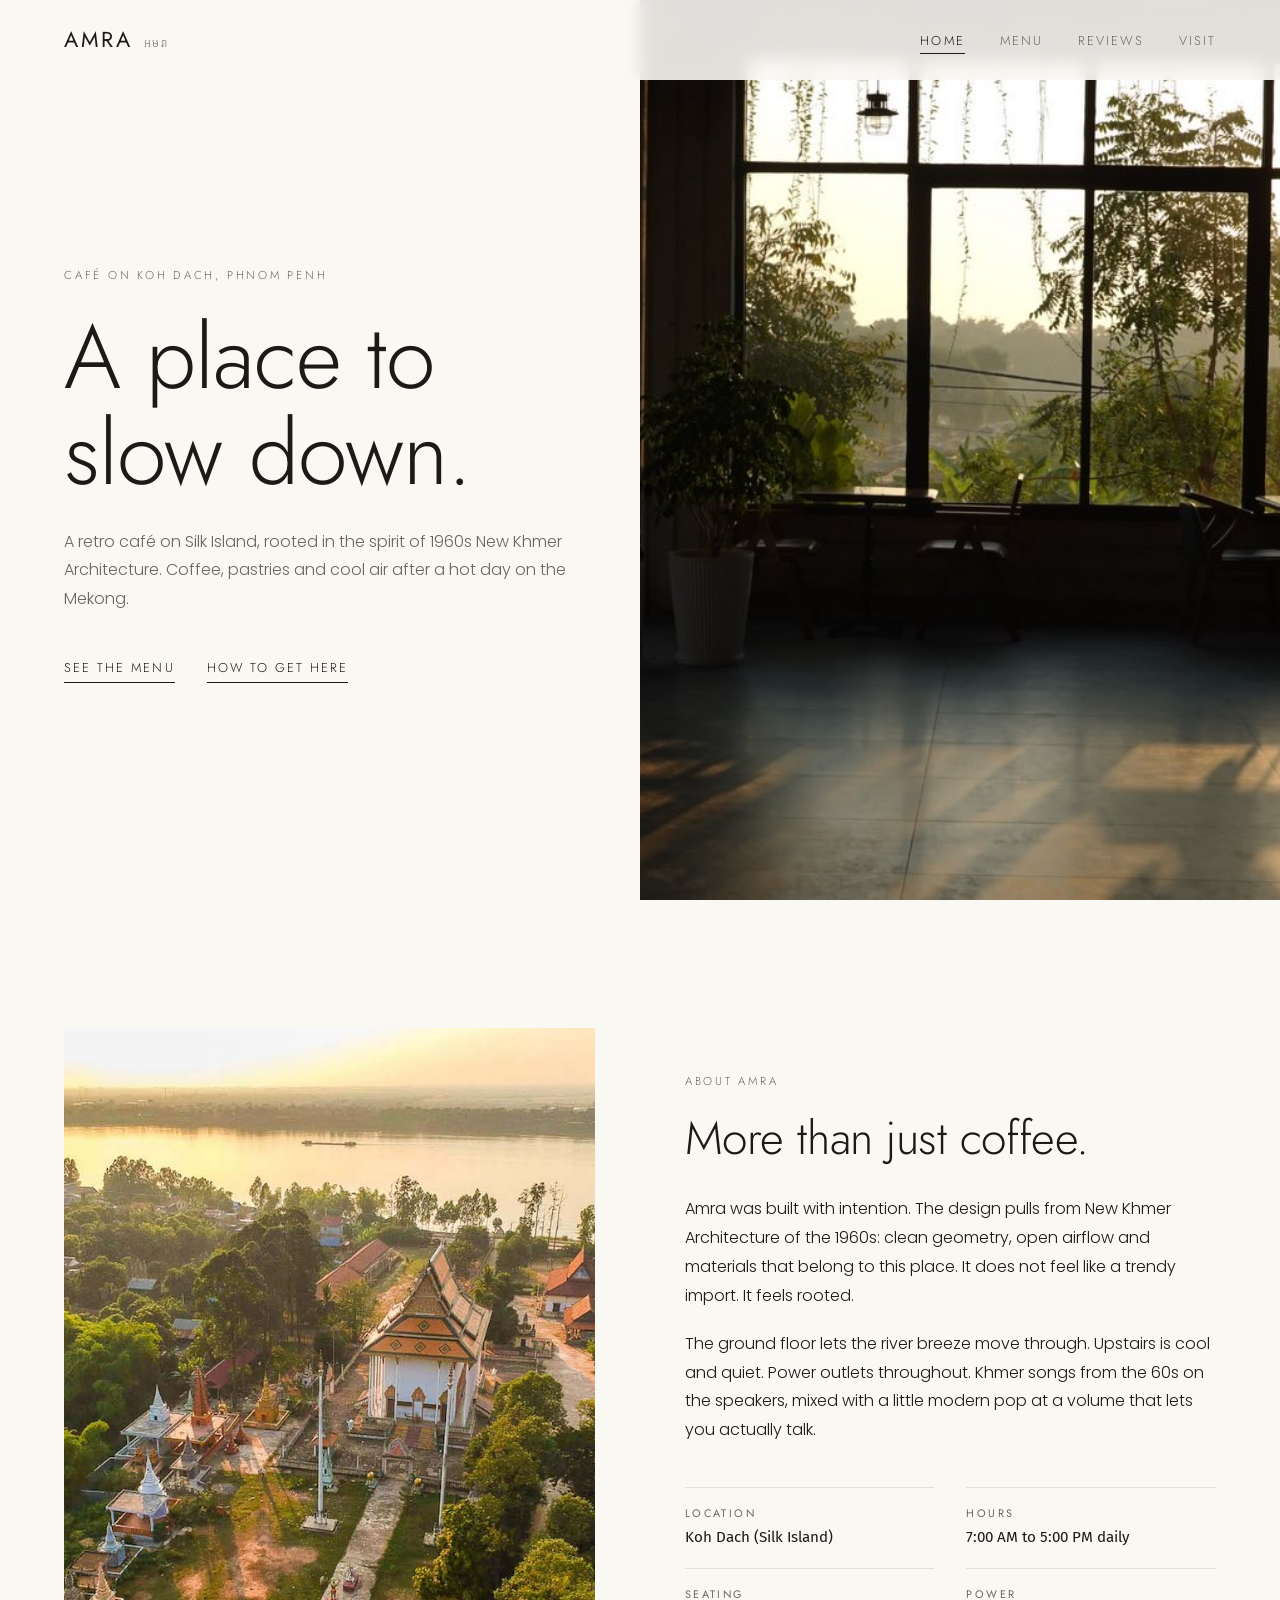
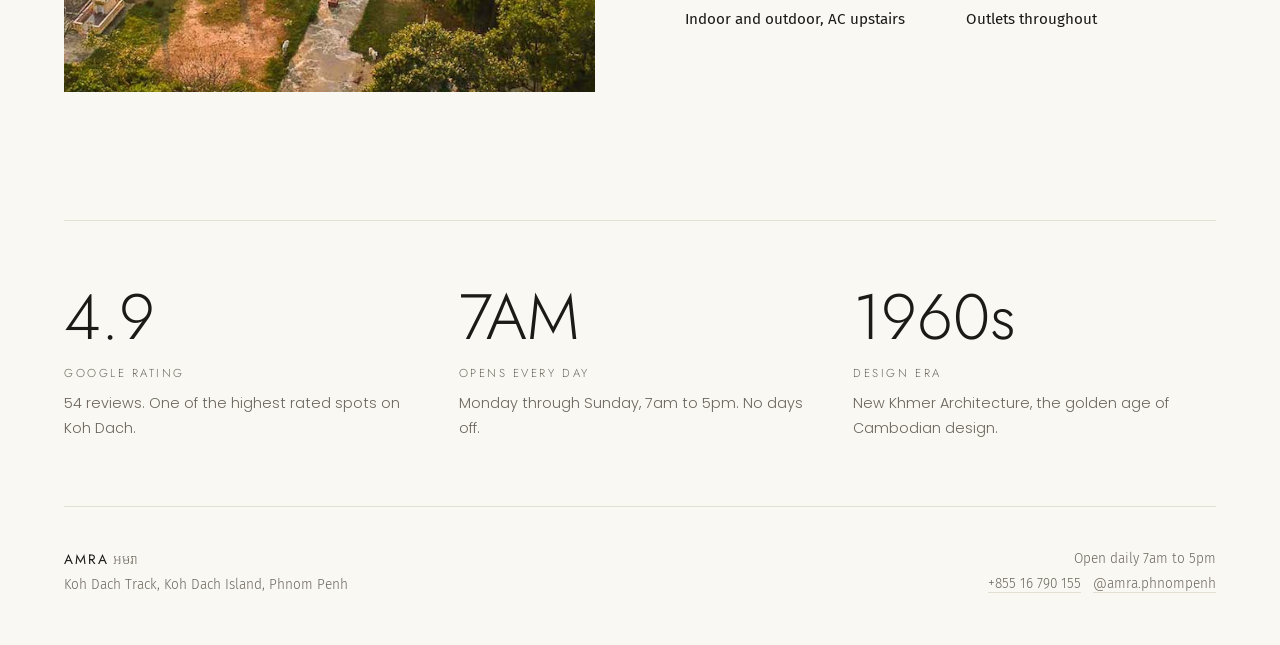
==== index.html @ 5e0b3543 "Amra website, minimal redesign Co-Authored-By: Claude Sonnet 5.5 <noreply@anthropic.com> Claude-Sess" ====
<!DOCTYPE html>
<html lang="en">
<head>
<meta charset="UTF-8">
<meta name="viewport" content="width=device-width, initial-scale=1.0">
<title>Amra អមរា | Café on Koh Dach</title>
<meta name="description" content="A retro café on Koh Dach, Silk Island, rooted in 1960s New Khmer Architecture. Coffee, pastries and cool air by the Mekong.">
<link rel="preconnect" href="https://fonts.googleapis.com">
<link rel="preconnect" href="https://fonts.gstatic.com" crossorigin>
<link href="https://fonts.googleapis.com/css2?family=Fira+Sans:wght@300;400;500&family=Jost:wght@300;400;500&family=Noto+Sans+Khmer:wght@300;400&family=Poppins:wght@300;400;500&display=swap" rel="stylesheet">
<link rel="stylesheet" href="style.css">
</head>
<body>
<nav><a href="index.html" class="logo">Amra<small>អមរា</small></a><ul><li><a href="index.html" class="active">Home</a></li><li><a href="menu.html">Menu</a></li><li><a href="reviews.html">Reviews</a></li><li><a href="visit.html">Visit</a></li></ul></nav>
<header class="hero">
  <div class="hero-text">
    <span class="label">Café on Koh Dach, Phnom Penh</span>
    <h1>A place to<br>slow down.</h1>
    <p class="lede">A retro café on Silk Island, rooted in the spirit of 1960s New Khmer Architecture. Coffee, pastries and cool air after a hot day on the Mekong.</p>
    <div class="row"><a class="link" href="menu.html">See the menu</a><a class="link" href="visit.html">How to get here</a></div>
  </div>
  <div class="hero-img"><img src="images/interior.jpg" alt="Amra café interior with golden hour light through large windows"></div>
</header>

<section class="section split">
  <div class="photo fade"><img src="images/koh-dach-aerial.jpg" alt="Aerial view of Koh Dach Silk Island, Phnom Penh" loading="lazy"></div>
  <div class="fade">
    <span class="label">About Amra</span>
    <h2>More than just coffee.</h2>
    <p>Amra was built with intention. The design pulls from New Khmer Architecture of the 1960s: clean geometry, open airflow and materials that belong to this place. It does not feel like a trendy import. It feels rooted.</p>
    <p>The ground floor lets the river breeze move through. Upstairs is cool and quiet. Power outlets throughout. Khmer songs from the 60s on the speakers, mixed with a little modern pop at a volume that lets you actually talk.</p>
    <div class="facts fine">
      <div class="fact"><span>Location</span><b>Koh Dach (Silk Island)</b></div>
      <div class="fact"><span>Hours</span><b>7:00 AM to 5:00 PM daily</b></div>
      <div class="fact"><span>Seating</span><b>Indoor and outdoor, AC upstairs</b></div>
      <div class="fact"><span>Power</span><b>Outlets throughout</b></div>
    </div>
  </div>
</section>

<section class="numbers">
  <div class="num fade"><b>4.9</b><span>Google rating</span><p>54 reviews. One of the highest rated spots on Koh Dach.</p></div>
  <div class="num fade"><b>7AM</b><span>Opens every day</span><p>Monday through Sunday, 7am to 5pm. No days off.</p></div>
  <div class="num fade"><b>1960s</b><span>Design era</span><p>New Khmer Architecture, the golden age of Cambodian design.</p></div>
</section>

<footer>
  <div><b>Amra</b> អមរា<br>Koh Dach Track, Koh Dach Island, Phnom Penh</div>
  <div>Open daily 7am to 5pm<br><a href="tel:+85516790155">+855 16 790 155</a> &nbsp; <a href="https://www.instagram.com/amra.phnompenh/" target="_blank" rel="noopener">@amra.phnompenh</a></div>
</footer>
<script>
const io=new IntersectionObserver(es=>es.forEach(e=>{if(e.isIntersecting){e.target.classList.add('in');io.unobserve(e.target)}}),{threshold:.1});
document.querySelectorAll('.fade').forEach(el=>io.observe(el));
</script>
</body>
</html>
---- style.css ----
/* Amra, minimal. Jost (Futura style) for display, Poppins for body, Fira Sans for small details. */
:root{
  --bg:#FAF8F3; --ink:#1B1A17; --soft:#6B665D; --line:#E4DFD3; --accent:#8A9E7A;
  --display:'Futura','Jost','Noto Sans Khmer',sans-serif;
  --body:'Poppins','Noto Sans Khmer',sans-serif;
  --detail:'Fira Sans','Noto Sans Khmer',sans-serif;
  --pad:clamp(1.25rem,5vw,5rem);
}
*{margin:0;padding:0;box-sizing:border-box}
html{scroll-behavior:smooth}
body{background:var(--bg);color:var(--ink);font-family:var(--body);font-weight:300;font-size:16px;line-height:1.8;overflow-x:hidden;-webkit-font-smoothing:antialiased}
img{display:block;max-width:100%}
a{color:inherit}

/* nav */
nav{position:fixed;inset:0 0 auto 0;z-index:50;display:flex;justify-content:space-between;align-items:center;padding:1.3rem var(--pad);background:rgba(250,248,243,.9);backdrop-filter:blur(8px);-webkit-backdrop-filter:blur(8px)}
.logo{font-family:var(--display);font-weight:400;font-size:1.35rem;letter-spacing:.14em;text-transform:uppercase;text-decoration:none}
.logo small{font-family:var(--body);font-weight:300;font-size:.7rem;letter-spacing:.1em;color:var(--soft);margin-left:.7rem;text-transform:none}
nav ul{display:flex;gap:2.2rem;list-style:none}
nav ul a{font-family:var(--display);font-size:.8rem;letter-spacing:.16em;text-transform:uppercase;text-decoration:none;color:var(--soft);padding-bottom:3px;border-bottom:1px solid transparent;transition:color .2s,border-color .2s}
nav ul a:hover{color:var(--ink)}
nav ul a.active{color:var(--ink);border-color:var(--ink)}

/* type */
h1,h2{font-family:var(--display);font-weight:300;line-height:1.08;letter-spacing:-.01em}
h1{font-size:clamp(2.8rem,7vw,6rem)}
h2{font-size:clamp(1.9rem,3.6vw,3rem)}
.label{font-family:var(--display);font-size:.72rem;letter-spacing:.24em;text-transform:uppercase;color:var(--soft);margin-bottom:1.4rem;display:block}
.lede{color:var(--soft);max-width:34rem}
.fine{font-family:var(--detail);font-weight:400}
.link{font-family:var(--display);font-size:.8rem;letter-spacing:.16em;text-transform:uppercase;text-decoration:none;border-bottom:1px solid var(--ink);padding-bottom:3px;display:inline-block;transition:opacity .2s}
.link:hover{opacity:.55}
.row{display:flex;gap:2rem;align-items:center;flex-wrap:wrap}

/* home hero */
.hero{min-height:100svh;display:grid;grid-template-columns:1fr 1fr}
.hero-text{display:flex;flex-direction:column;justify-content:center;padding:8rem 4rem 5rem var(--pad)}
.hero-text h1{margin-bottom:1.6rem}
.hero-text .lede{margin-bottom:2.6rem}
.hero-img{position:relative;min-height:60vh}
.hero-img img{position:absolute;inset:0;width:100%;height:100%;object-fit:cover}

/* sections */
.section{padding:clamp(4.5rem,10vw,9rem) var(--pad)}
.split{display:grid;grid-template-columns:1fr 1fr;gap:clamp(2rem,7vw,7rem);align-items:center}
.photo{aspect-ratio:4/5;overflow:hidden}
.photo img{width:100%;height:100%;object-fit:cover}
.split p+p{margin-top:1.2rem}
.split h2{margin-bottom:2rem}
.facts{display:grid;grid-template-columns:1fr 1fr;gap:0 2rem;margin-top:2.6rem}
.fact{border-top:1px solid var(--line);padding:1rem 0}
.fact span{display:block;font-family:var(--display);font-size:.68rem;letter-spacing:.22em;text-transform:uppercase;color:var(--soft)}
.fact b{font-family:var(--detail);font-weight:400;font-size:.95rem}

/* numbers */
.numbers{display:grid;grid-template-columns:repeat(3,1fr);gap:2rem;border-top:1px solid var(--line);margin:0 var(--pad);padding:4rem 0}
.num b{display:block;font-family:var(--display);font-weight:300;font-size:clamp(2.4rem,5vw,4rem);line-height:1}
.num span{display:block;font-family:var(--display);font-size:.72rem;letter-spacing:.22em;text-transform:uppercase;color:var(--soft);margin:.9rem 0 .4rem}
.num p{font-size:.9rem;color:var(--soft);max-width:22rem}

/* inner page header */
.page-head{padding:10rem var(--pad) 4rem}
.page-head h1{font-size:clamp(2.4rem,6vw,5rem);margin-bottom:1.4rem}

/* menu */
.flip{padding:0 var(--pad) 6rem}
.flip iframe{width:100%;height:min(78vh,720px);min-height:420px;border:0;background:#fff}

/* reviews */
.score{padding:0 var(--pad) 3rem;display:flex;align-items:baseline;gap:1.4rem;flex-wrap:wrap}
.score b{font-family:var(--display);font-weight:300;font-size:clamp(3rem,7vw,5.5rem);line-height:1}
.score span{color:var(--soft)}
.reviews{padding:0 var(--pad) 4rem;max-width:58rem}
.review{display:block;text-decoration:none;border-top:1px solid var(--line);padding:2rem 0;transition:opacity .2s}
.review:hover{opacity:.6}
.review p{font-size:1.02rem}
.review small{display:block;margin-top:.9rem;font-family:var(--display);font-size:.68rem;letter-spacing:.22em;text-transform:uppercase;color:var(--soft)}
.reviews-end{padding:0 var(--pad) 6rem;border-top:1px solid var(--line);margin:0 var(--pad);padding-left:0;padding-right:0;padding-top:2.5rem}

/* visit */
.visit{padding:0 var(--pad) 6rem;display:grid;grid-template-columns:1fr 1fr;gap:clamp(2rem,7vw,7rem);align-items:start}
.visit .photo{aspect-ratio:16/10;margin-bottom:.8rem}
.cap{font-family:var(--detail);font-size:.8rem;color:var(--soft);margin-bottom:2.2rem}
.info .fact{padding:1.1rem 0}
.info .fact a{text-decoration:none;border-bottom:1px solid var(--line)}
.steps{margin-top:0}
.step{display:grid;grid-template-columns:3rem 1fr;gap:1rem;border-top:1px solid var(--line);padding:1.5rem 0}
.step i{font-style:normal;font-family:var(--display);font-size:.75rem;letter-spacing:.2em;color:var(--soft);padding-top:.35rem}
.step p{font-size:.95rem}
.step b{font-weight:500}
.steps .link{margin-top:1.8rem}

/* footer */
footer{border-top:1px solid var(--line);margin:0 var(--pad);padding:2.5rem 0 3rem;display:flex;justify-content:space-between;gap:2rem;flex-wrap:wrap;font-family:var(--detail);font-size:.85rem;color:var(--soft)}
footer b{font-family:var(--display);font-weight:400;letter-spacing:.14em;text-transform:uppercase;color:var(--ink)}
footer a{text-decoration:none;border-bottom:1px solid var(--line)}
footer div:last-child{text-align:right}

/* motion */
.fade{opacity:0;transform:translateY(14px);transition:opacity .8s ease,transform .8s ease}
.fade.in{opacity:1;transform:none}
@media(prefers-reduced-motion:reduce){.fade{opacity:1;transform:none;transition:none}html{scroll-behavior:auto}}

@media(max-width:860px){
  nav{padding:1rem 1.25rem}.logo small{display:none}nav ul{gap:1.2rem}nav ul a{font-size:.7rem}
  .hero{grid-template-columns:1fr}.hero-text{padding:7rem 1.25rem 3rem}.hero-img{height:56vh;min-height:0}
  .split,.visit{grid-template-columns:1fr}.photo{aspect-ratio:4/3}
  .numbers{grid-template-columns:1fr;gap:2.4rem}
  footer div:last-child{text-align:left}
}
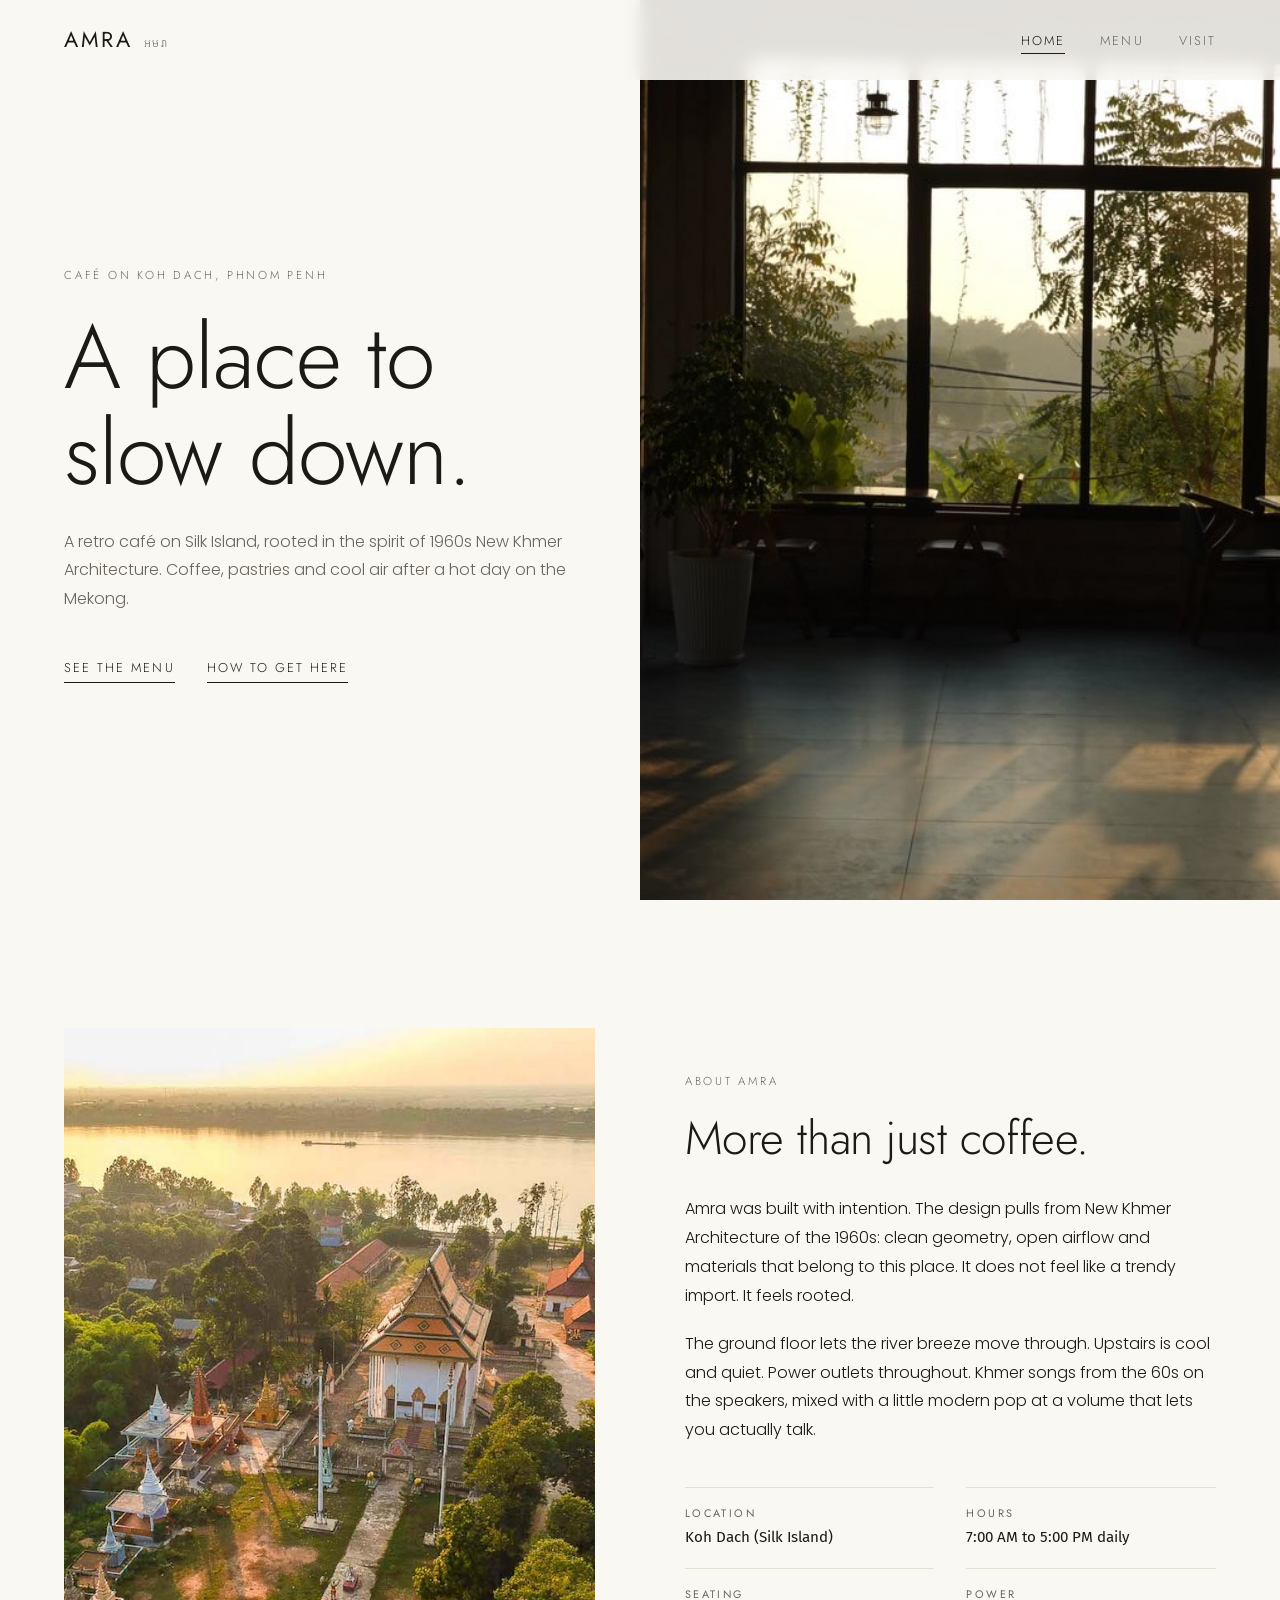
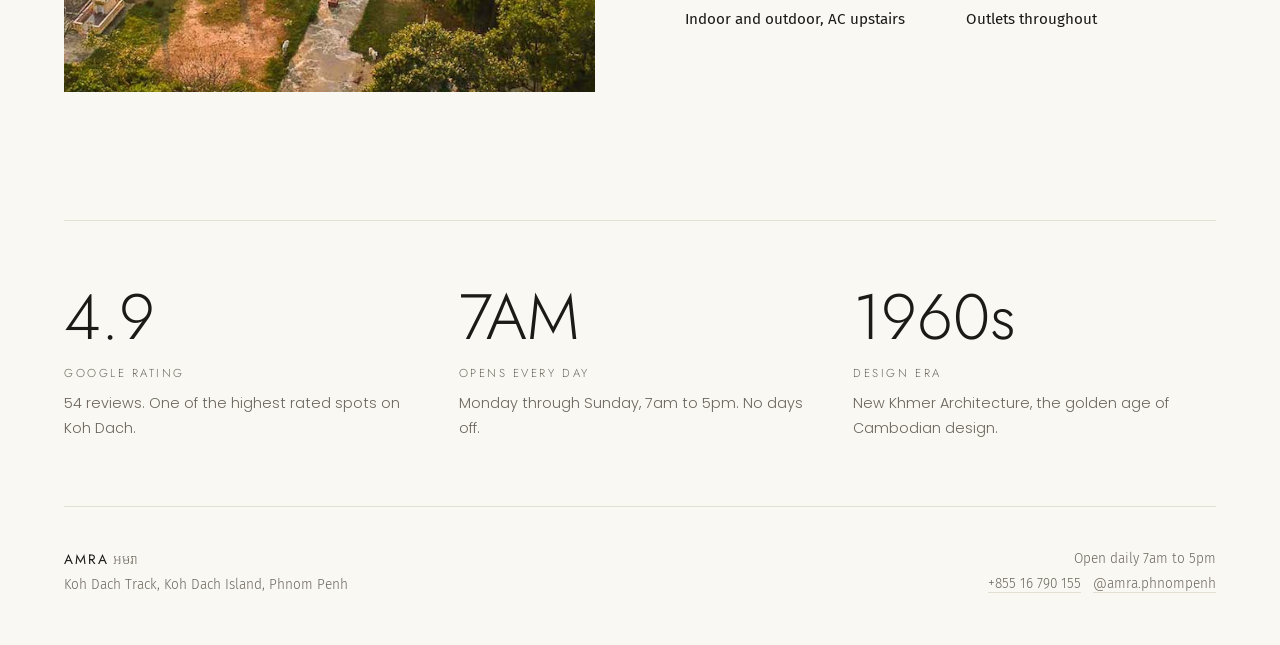
==== commit 26e8cdfd: "Remove reviews page and nav links Co-Authored-By: Claude Sonnet 5.5 <noreply@anthropic.com> Claude-S" ====
--- a/index.html
+++ b/index.html
@@ -11,7 +11,7 @@
 <link rel="stylesheet" href="style.css">
 </head>
 <body>
-<nav><a href="index.html" class="logo">Amra<small>អមរា</small></a><ul><li><a href="index.html" class="active">Home</a></li><li><a href="menu.html">Menu</a></li><li><a href="reviews.html">Reviews</a></li><li><a href="visit.html">Visit</a></li></ul></nav>
+<nav><a href="index.html" class="logo">Amra<small>អមរា</small></a><ul><li><a href="index.html" class="active">Home</a></li><li><a href="menu.html">Menu</a></li><li><a href="visit.html">Visit</a></li></ul></nav>
 <header class="hero">
   <div class="hero-text">
     <span class="label">Café on Koh Dach, Phnom Penh</span>
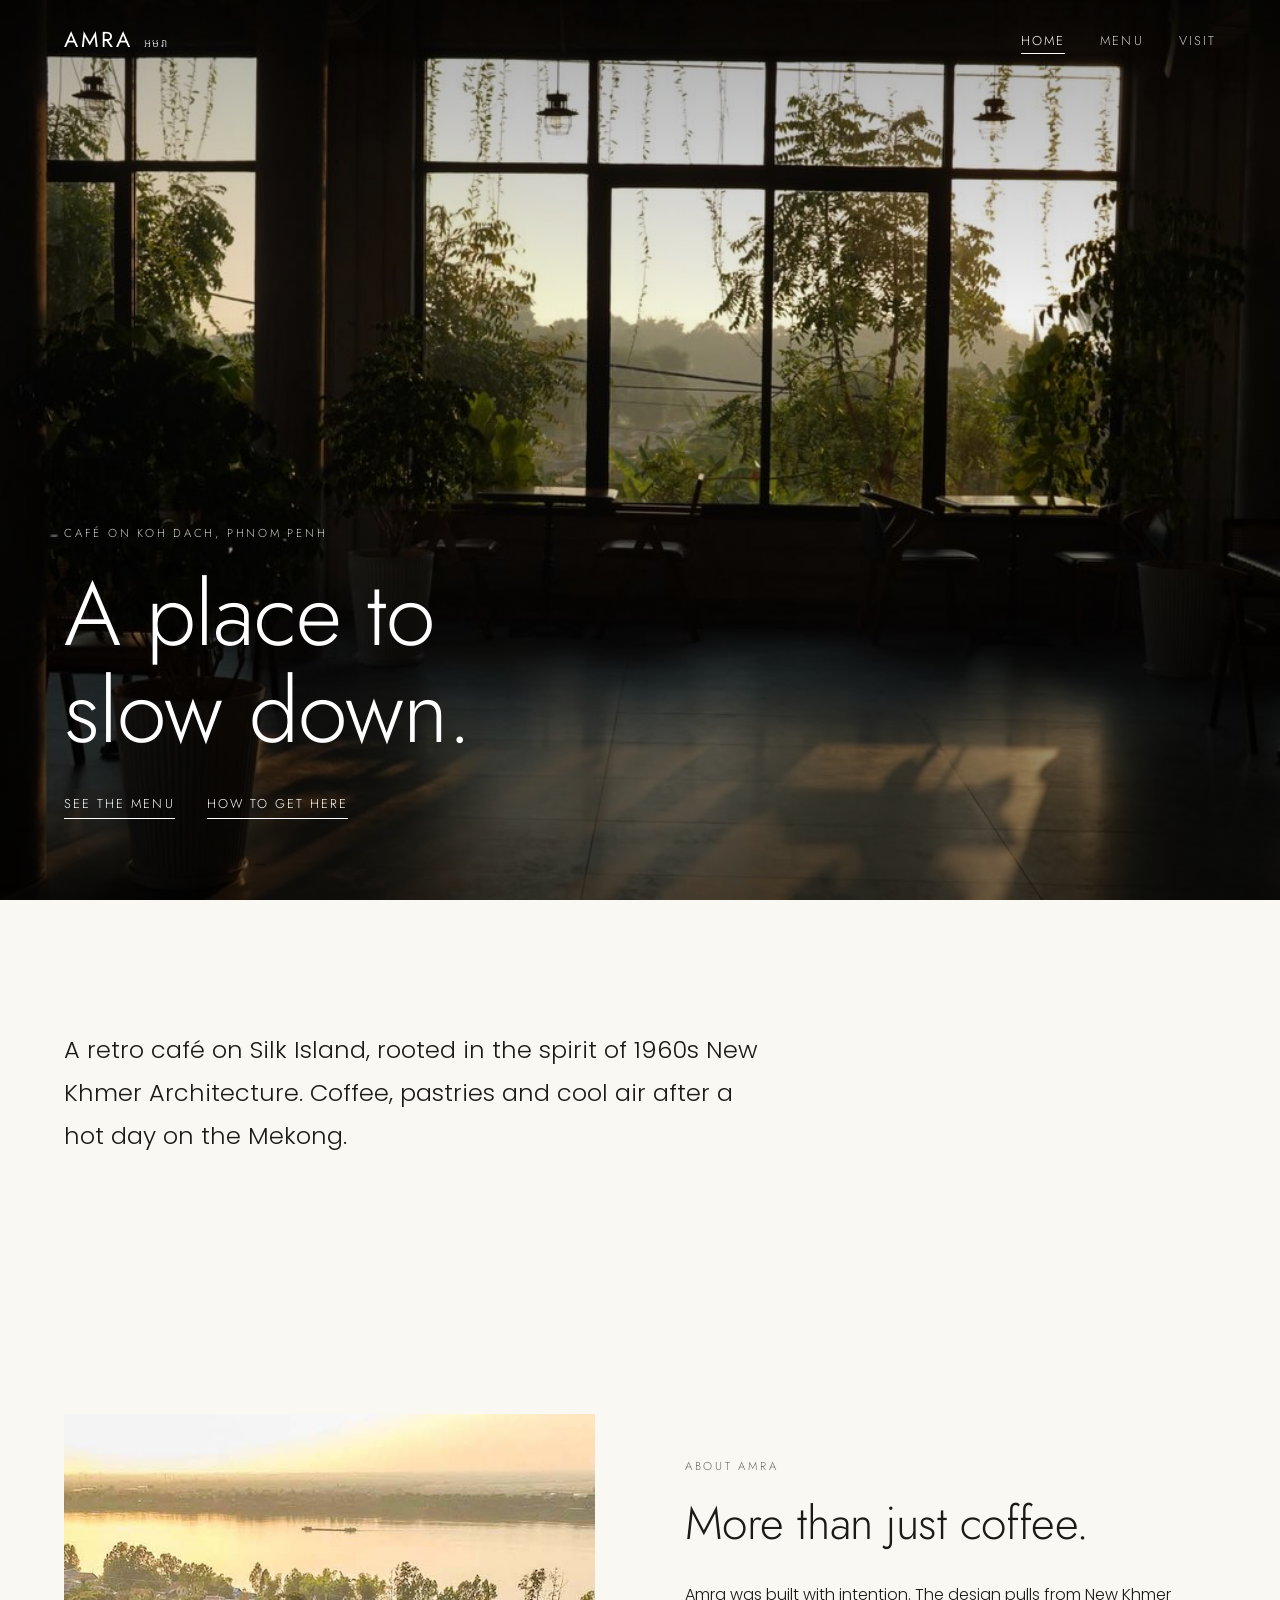
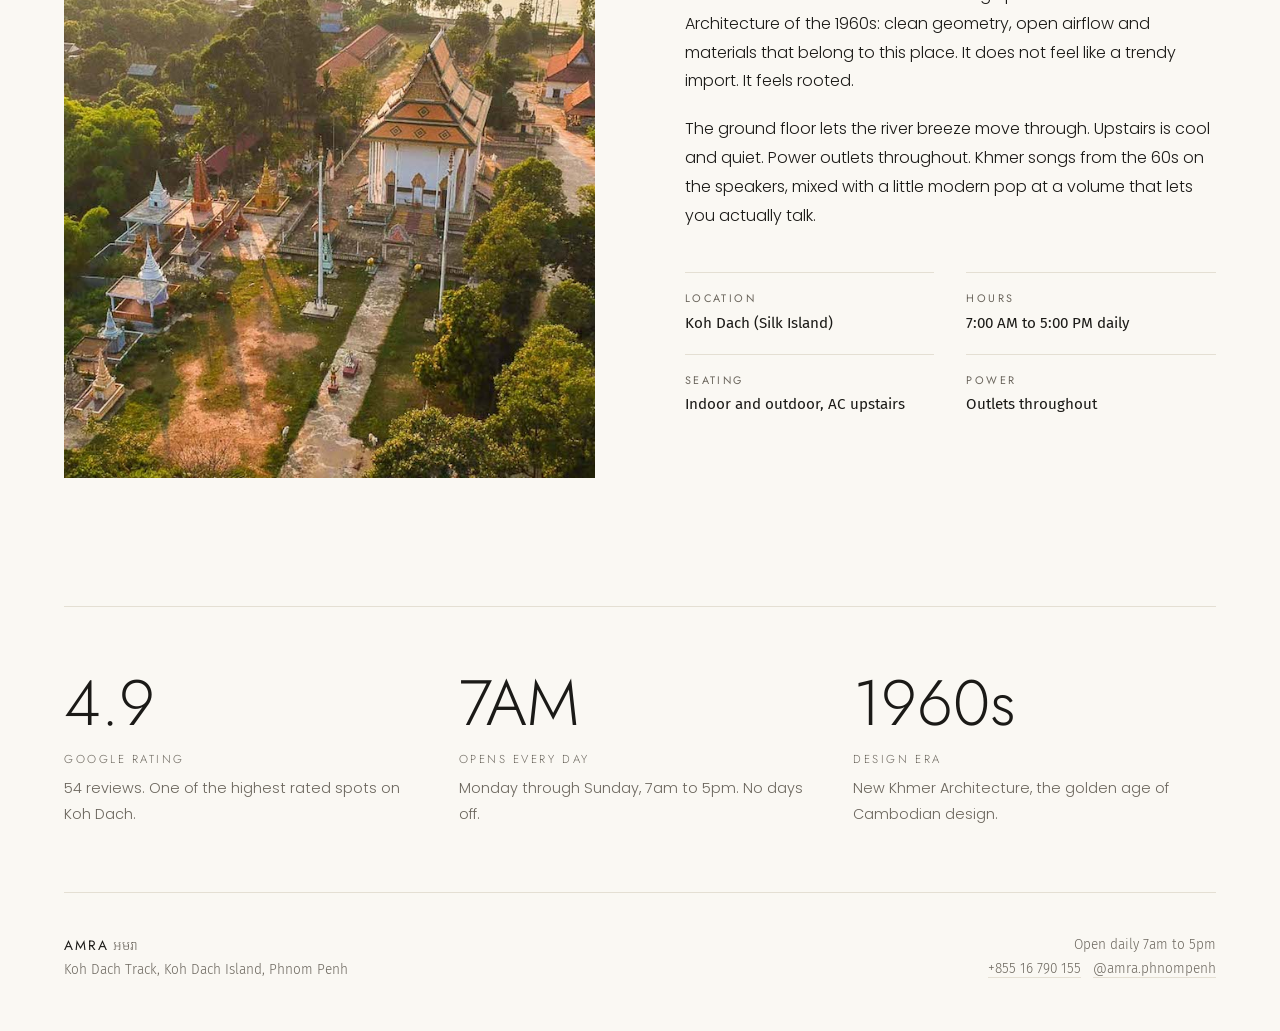
==== commit 424a58bf: "Full screen muted looping video cover on the home page Co-Authored-By: Claude Sonnet 5.5 <noreply@an" ====
--- a/index.html
+++ b/index.html
@@ -12,15 +12,23 @@
 </head>
 <body>
 <nav><a href="index.html" class="logo">Amra<small>អមរា</small></a><ul><li><a href="index.html" class="active">Home</a></li><li><a href="menu.html">Menu</a></li><li><a href="visit.html">Visit</a></li></ul></nav>
-<header class="hero">
-  <div class="hero-text">
+<header class="cover" id="cover">
+  <div class="cover-media" aria-hidden="true">
+    <iframe
+      src="https://www.youtube-nocookie.com/embed/-3o5xTxxDhE?autoplay=1&mute=1&controls=0&loop=1&playlist=-3o5xTxxDhE&playsinline=1&modestbranding=1&rel=0&disablekb=1&fs=0&iv_load_policy=3&cc_load_policy=0&showinfo=0"
+      title="Amra background video" tabindex="-1" allow="autoplay; encrypted-media" referrerpolicy="strict-origin-when-cross-origin" loading="eager"></iframe>
+  </div>
+  <div class="cover-shade"></div>
+  <div class="cover-text">
     <span class="label">Café on Koh Dach, Phnom Penh</span>
     <h1>A place to<br>slow down.</h1>
-    <p class="lede">A retro café on Silk Island, rooted in the spirit of 1960s New Khmer Architecture. Coffee, pastries and cool air after a hot day on the Mekong.</p>
     <div class="row"><a class="link" href="menu.html">See the menu</a><a class="link" href="visit.html">How to get here</a></div>
   </div>
-  <div class="hero-img"><img src="images/interior.jpg" alt="Amra café interior with golden hour light through large windows"></div>
 </header>
+
+<section class="section intro">
+  <p class="lede fade">A retro café on Silk Island, rooted in the spirit of 1960s New Khmer Architecture. Coffee, pastries and cool air after a hot day on the Mekong.</p>
+</section>
 
 <section class="section split">
   <div class="photo fade"><img src="images/koh-dach-aerial.jpg" alt="Aerial view of Koh Dach Silk Island, Phnom Penh" loading="lazy"></div>
@@ -52,5 +60,13 @@
 const io=new IntersectionObserver(es=>es.forEach(e=>{if(e.isIntersecting){e.target.classList.add('in');io.unobserve(e.target)}}),{threshold:.1});
 document.querySelectorAll('.fade').forEach(el=>io.observe(el));
 </script>
+<script>
+/* nav stays light over the video, turns solid once you scroll past it */
+(function(){
+  var nav=document.querySelector('nav'),cover=document.getElementById('cover');
+  function f(){nav.classList.toggle('over-video',scrollY<cover.offsetHeight-80)}
+  addEventListener('scroll',f,{passive:true});addEventListener('resize',f);f();
+})();
+</script>
 </body>
 </html>
--- a/style.css
+++ b/style.css
@@ -39,6 +39,23 @@
 .hero-text .lede{margin-bottom:2.6rem}
 .hero-img{position:relative;min-height:60vh}
 .hero-img img{position:absolute;inset:0;width:100%;height:100%;object-fit:cover}
+
+/* video cover */
+.cover{position:relative;height:100svh;min-height:520px;overflow:hidden;background:#1B1A17 url(images/interior.jpg) center/cover no-repeat;color:#fff}
+.cover-media{position:absolute;inset:0;pointer-events:none;overflow:hidden}
+.cover-media iframe{position:absolute;top:50%;left:50%;width:max(100vw,177.78svh);height:max(56.25vw,100svh);transform:translate(-50%,-50%);border:0;pointer-events:none}
+.cover-shade{position:absolute;inset:0;pointer-events:none;background:linear-gradient(180deg,rgba(0,0,0,.35) 0%,rgba(0,0,0,.05) 35%,rgba(0,0,0,.55) 100%)}
+.cover-text{position:absolute;left:var(--pad);right:var(--pad);bottom:clamp(2.5rem,9vh,6rem);z-index:2}
+.cover-text .label{color:rgba(255,255,255,.8)}
+.cover-text h1{margin-bottom:2rem;color:#fff}
+.cover-text .link{color:#fff;border-color:#fff}
+.intro{padding-bottom:0}
+.intro .lede{font-size:clamp(1.1rem,2vw,1.5rem);max-width:44rem;color:var(--ink)}
+nav.over-video{background:transparent;backdrop-filter:none;-webkit-backdrop-filter:none}
+nav.over-video .logo,nav.over-video .logo small{color:#fff}
+nav.over-video ul a{color:rgba(255,255,255,.8)}
+nav.over-video ul a:hover,nav.over-video ul a.active{color:#fff;border-color:#fff}
+@media(prefers-reduced-motion:reduce){.cover-media{display:none}}
 
 /* sections */
 .section{padding:clamp(4.5rem,10vw,9rem) var(--pad)}
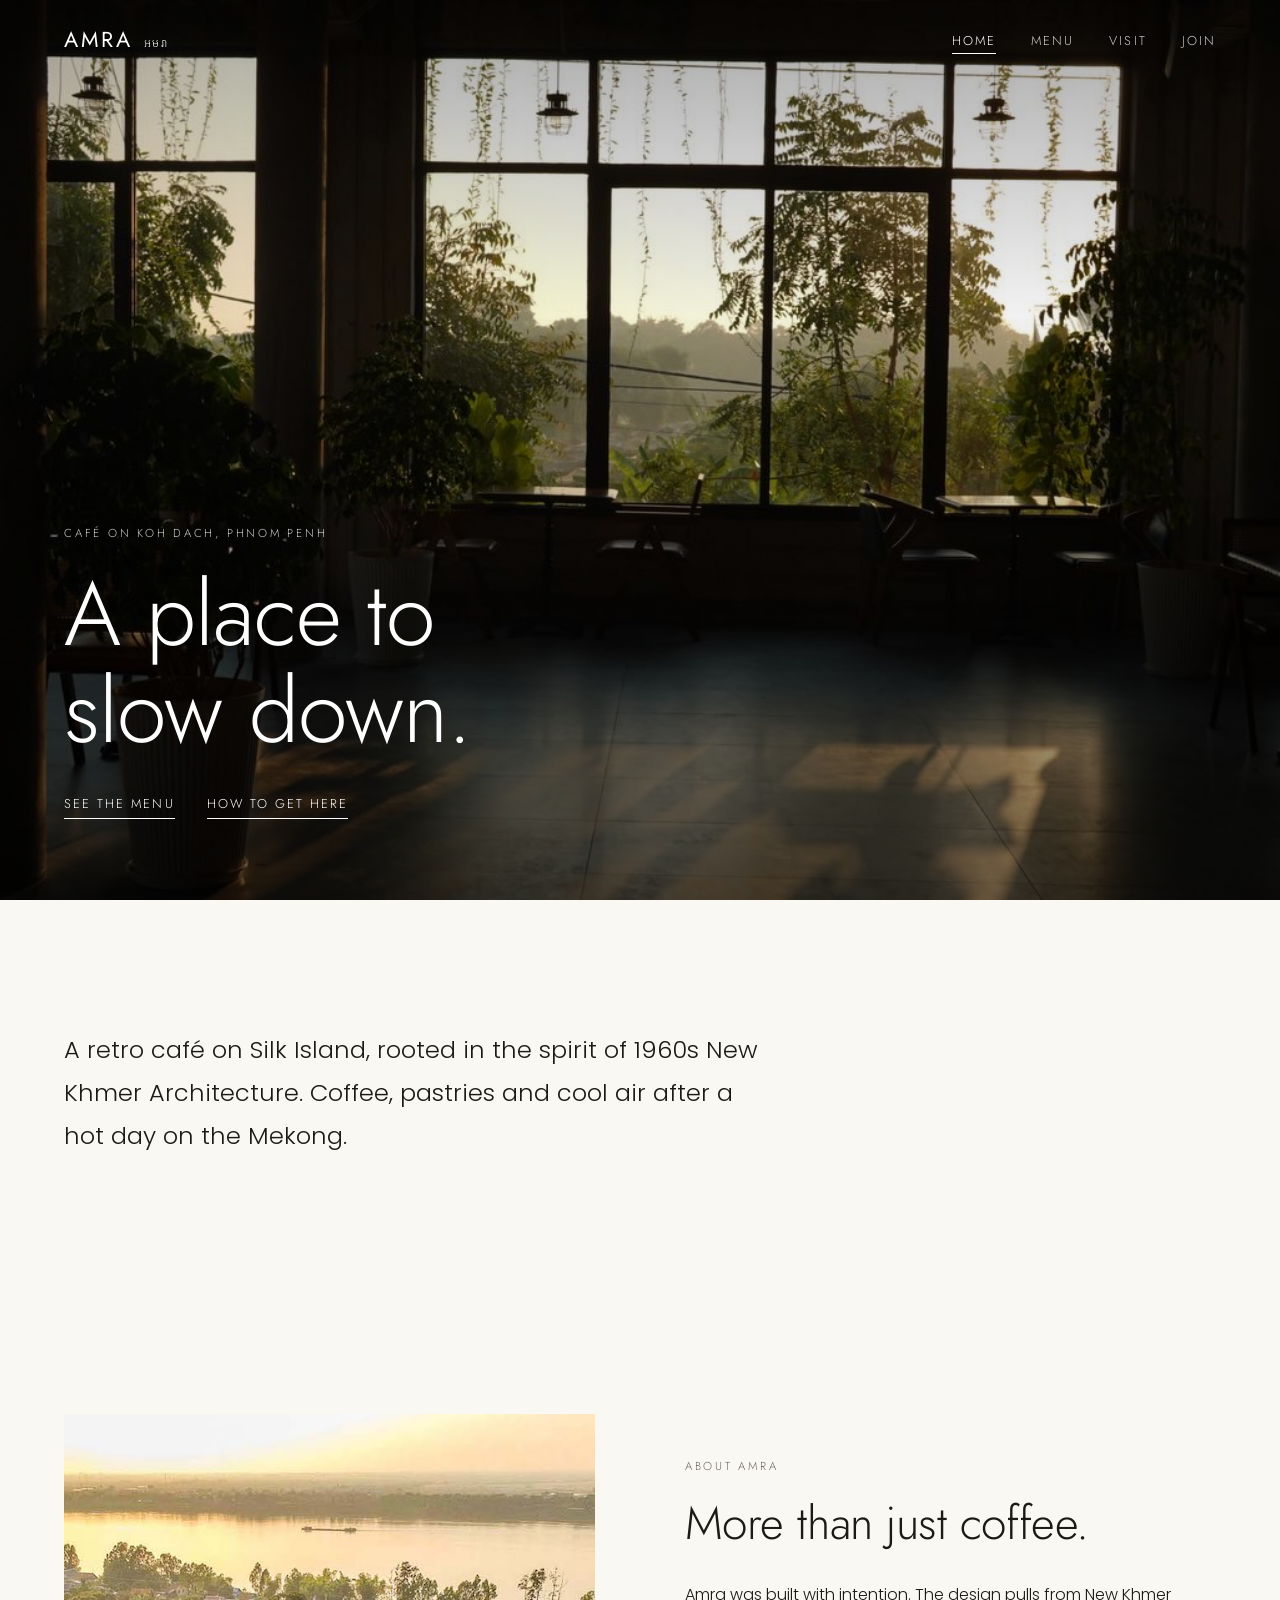
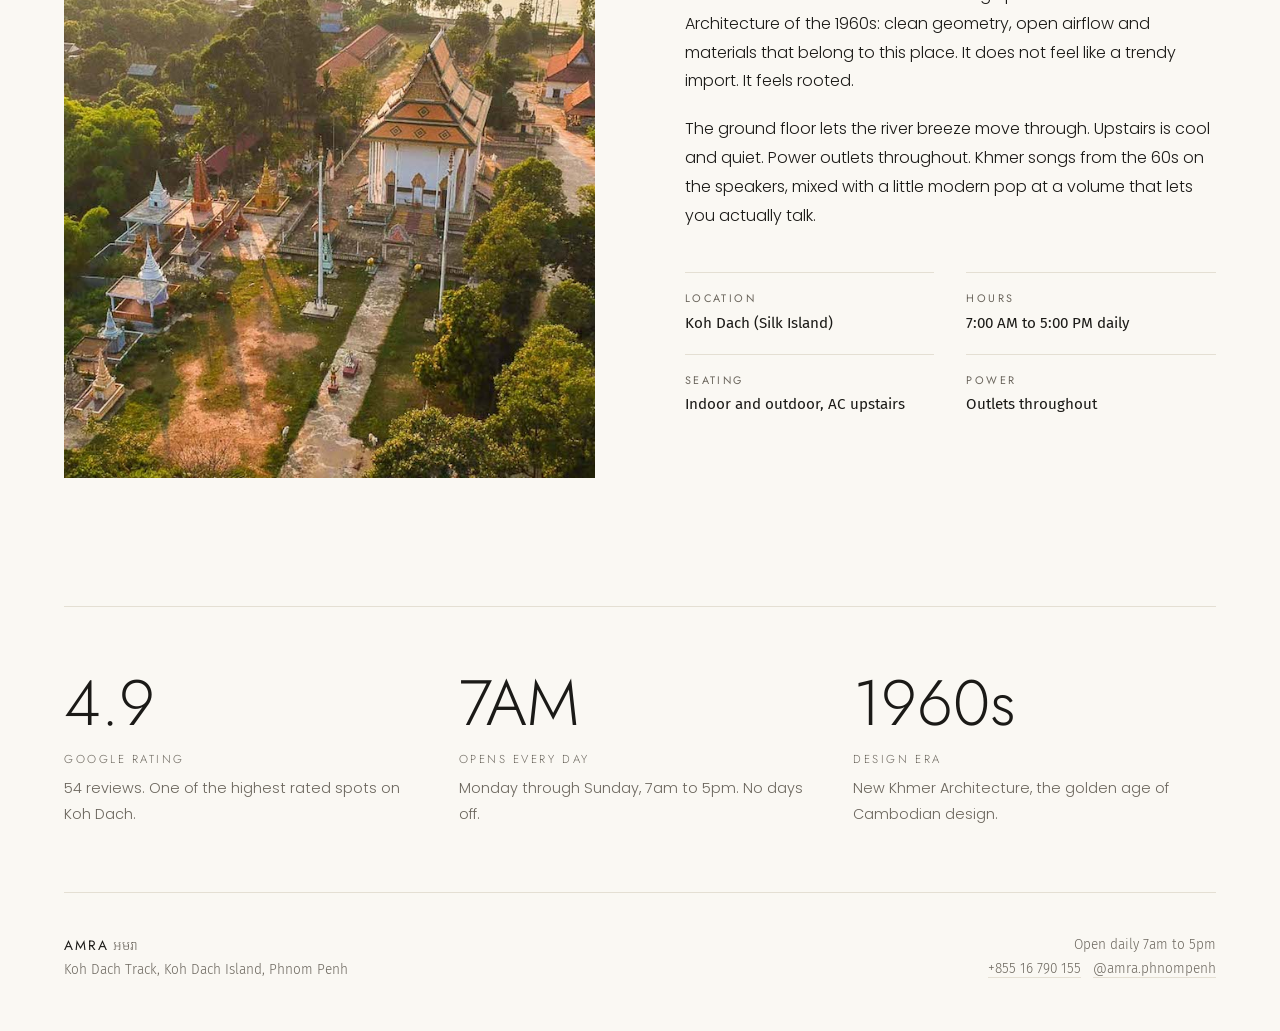
==== commit 77b49d50: "Add Join page for the Telegram Mini App (link to be filled in) Co-Authored-By: Claude Sonnet 5.5 <no" ====
--- a/index.html
+++ b/index.html
@@ -9,9 +9,15 @@
 <link rel="preconnect" href="https://fonts.gstatic.com" crossorigin>
 <link href="https://fonts.googleapis.com/css2?family=Fira+Sans:wght@300;400;500&family=Jost:wght@300;400;500&family=Noto+Sans+Khmer:wght@300;400&family=Poppins:wght@300;400;500&display=swap" rel="stylesheet">
 <link rel="stylesheet" href="style.css">
+<link rel="icon" href="favicon.ico" sizes="any">
+<link rel="icon" type="image/png" sizes="32x32" href="favicon-32.png">
+<link rel="icon" type="image/png" sizes="16x16" href="favicon-16.png">
+<link rel="apple-touch-icon" href="apple-touch-icon.png">
+<link rel="manifest" href="site.webmanifest">
+<meta name="theme-color" content="#FAF8F3">
 </head>
 <body>
-<nav><a href="index.html" class="logo">Amra<small>អមរា</small></a><ul><li><a href="index.html" class="active">Home</a></li><li><a href="menu.html">Menu</a></li><li><a href="visit.html">Visit</a></li></ul></nav>
+<nav><a href="index.html" class="logo">Amra<small>អមរា</small></a><ul><li><a href="index.html" class="active">Home</a></li><li><a href="menu.html">Menu</a></li><li><a href="visit.html">Visit</a></li><li><a href="join.html">Join</a></li></ul></nav>
 <header class="cover" id="cover">
   <div class="cover-media" aria-hidden="true">
     <iframe
--- a/style.css
+++ b/style.css
@@ -107,6 +107,22 @@
 .step b{font-weight:500}
 .steps .link{margin-top:1.8rem}
 
+.fares{margin:1rem 0 .6rem;max-width:26rem}
+.fares div{display:flex;justify-content:space-between;gap:1rem;border-top:1px solid var(--line);padding:.55rem 0;font-family:var(--detail);font-size:.92rem}
+.fares div:last-child{border-bottom:1px solid var(--line)}
+.fares dt{color:var(--soft)}.fares dd{font-weight:500}
+.step .note{font-family:var(--detail);font-size:.8rem;color:var(--soft)}
+
+.btn{display:inline-block;background:var(--ink);color:var(--bg);font-family:var(--display);font-size:.8rem;letter-spacing:.16em;text-transform:uppercase;text-decoration:none;padding:1rem 2rem;border-radius:999px;transition:opacity .2s}
+.btn:hover{opacity:.8}
+.soft{color:var(--soft)}
+.todo{outline:1px dashed #c49a2a;outline-offset:4px}
+.club{padding:2rem var(--pad) 6rem;display:grid;grid-template-columns:1fr 1fr;gap:clamp(2rem,7vw,7rem);align-items:start}
+.perks .fact{padding:1.1rem 0}
+.qr{margin-top:2rem}.qr img{border:1px solid var(--line);padding:.6rem;background:#fff;margin-bottom:.6rem}
+.perks a{text-decoration:none;border-bottom:1px solid var(--line)}
+@media(max-width:860px){.club{grid-template-columns:1fr}}
+
 /* footer */
 footer{border-top:1px solid var(--line);margin:0 var(--pad);padding:2.5rem 0 3rem;display:flex;justify-content:space-between;gap:2rem;flex-wrap:wrap;font-family:var(--detail);font-size:.85rem;color:var(--soft)}
 footer b{font-family:var(--display);font-weight:400;letter-spacing:.14em;text-transform:uppercase;color:var(--ink)}
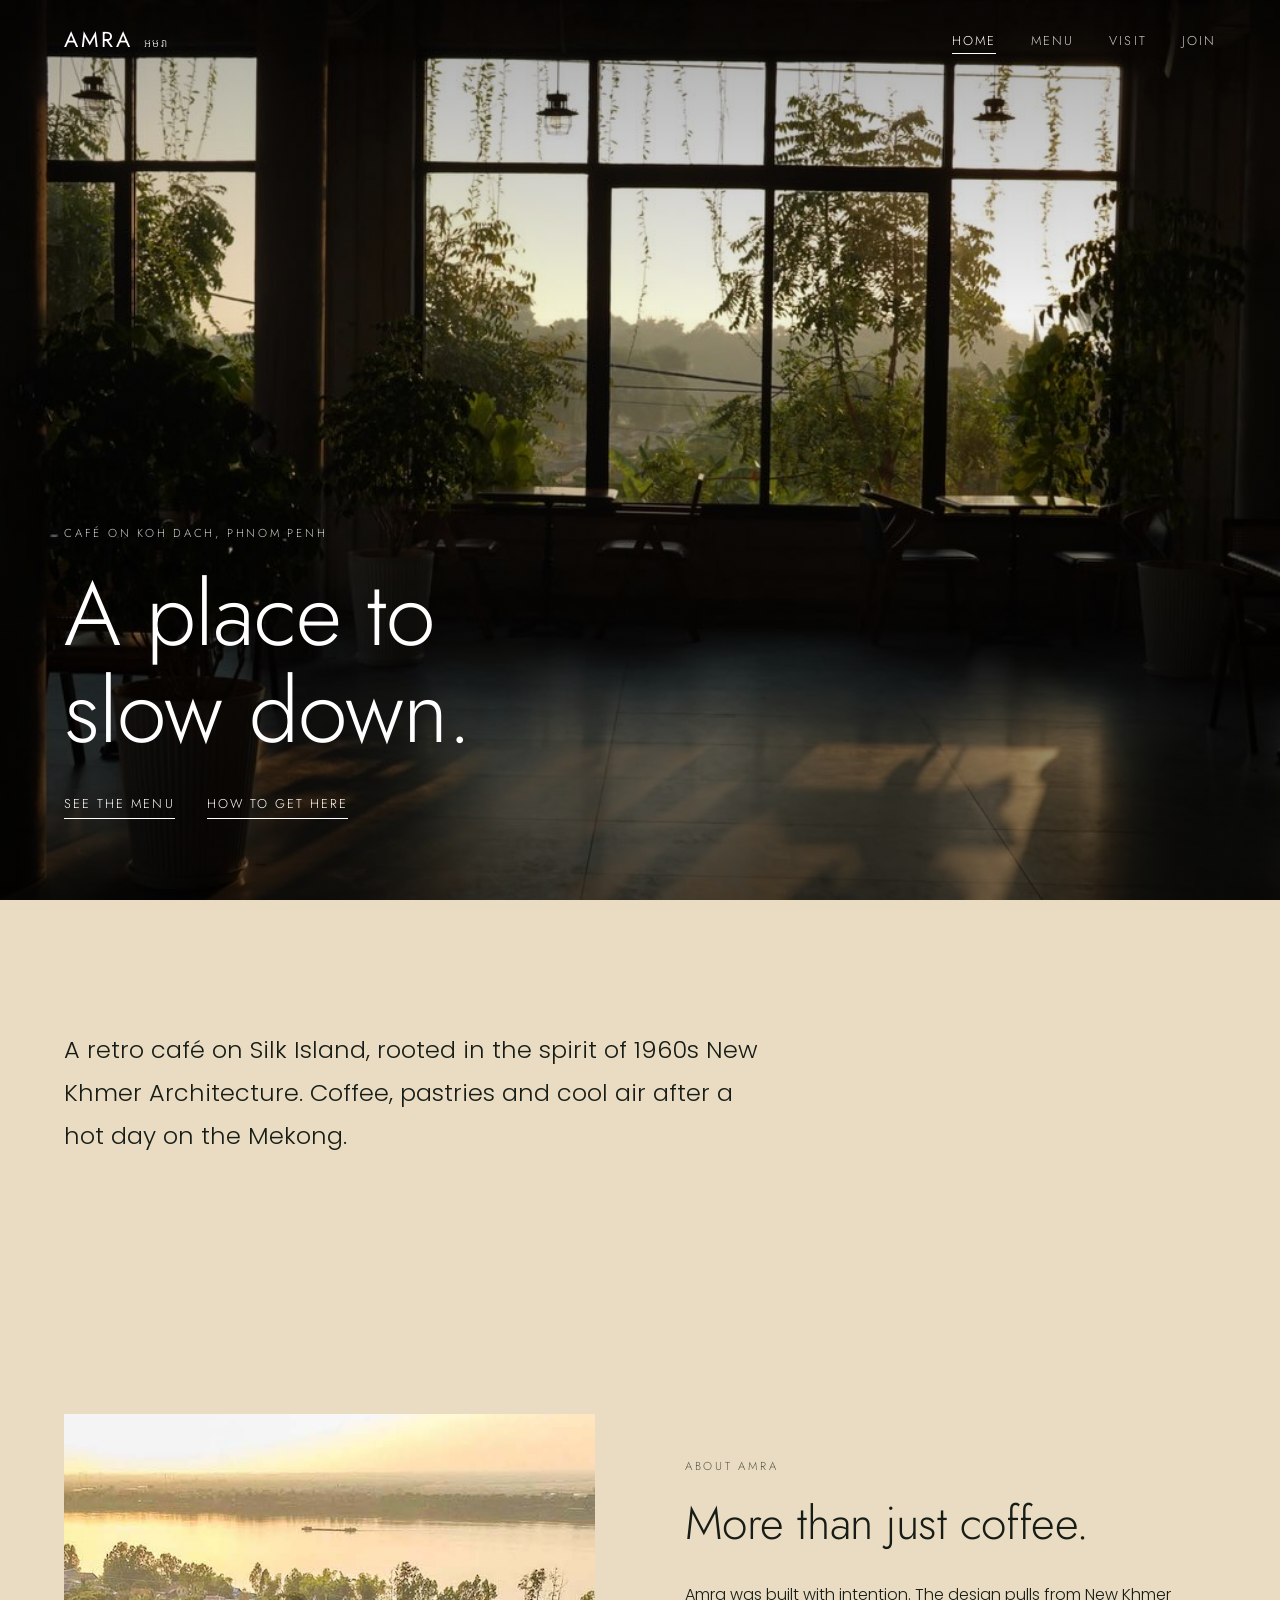
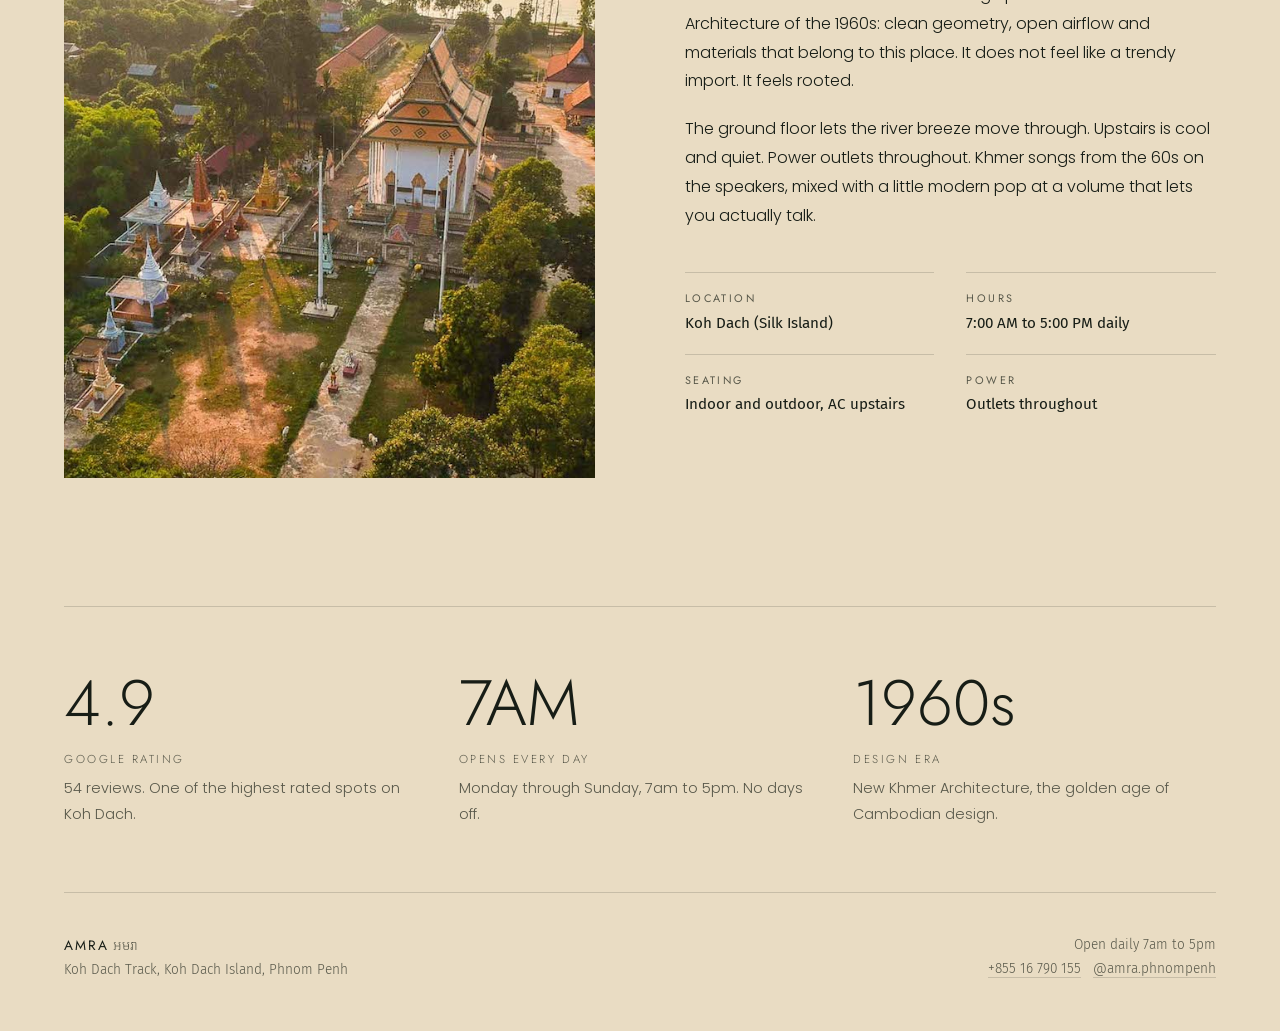
==== commit c4d64762: "Use the Mini App beige as the site background Co-Authored-By: Claude Sonnet 5.5 <noreply@anthropic.c" ====
--- a/index.html
+++ b/index.html
@@ -14,7 +14,7 @@
 <link rel="icon" type="image/png" sizes="16x16" href="favicon-16.png">
 <link rel="apple-touch-icon" href="apple-touch-icon.png">
 <link rel="manifest" href="site.webmanifest">
-<meta name="theme-color" content="#FAF8F3">
+<meta name="theme-color" content="#E9DCC3">
 </head>
 <body>
 <nav><a href="index.html" class="logo">Amra<small>អមរា</small></a><ul><li><a href="index.html" class="active">Home</a></li><li><a href="menu.html">Menu</a></li><li><a href="visit.html">Visit</a></li><li><a href="join.html">Join</a></li></ul></nav>
--- a/style.css
+++ b/style.css
@@ -1,6 +1,6 @@
 /* Amra, minimal. Jost (Futura style) for display, Poppins for body, Fira Sans for small details. */
 :root{
-  --bg:#FAF8F3; --ink:#1B1A17; --soft:#6B665D; --line:#E4DFD3; --accent:#8A9E7A;
+  --bg:#E9DCC3; --ink:#171D16; --soft:#58584A; --line:rgba(23,29,22,.16); --accent:#768A6F; --glass:rgba(255,255,255,.45);
   --display:'Futura','Jost','Noto Sans Khmer',sans-serif;
   --body:'Poppins','Noto Sans Khmer',sans-serif;
   --detail:'Fira Sans','Noto Sans Khmer',sans-serif;
@@ -13,7 +13,7 @@
 a{color:inherit}
 
 /* nav */
-nav{position:fixed;inset:0 0 auto 0;z-index:50;display:flex;justify-content:space-between;align-items:center;padding:1.3rem var(--pad);background:rgba(250,248,243,.9);backdrop-filter:blur(8px);-webkit-backdrop-filter:blur(8px)}
+nav{position:fixed;inset:0 0 auto 0;z-index:50;display:flex;justify-content:space-between;align-items:center;padding:1.3rem var(--pad);background:rgba(233,220,195,.88);backdrop-filter:blur(8px);-webkit-backdrop-filter:blur(8px)}
 .logo{font-family:var(--display);font-weight:400;font-size:1.35rem;letter-spacing:.14em;text-transform:uppercase;text-decoration:none}
 .logo small{font-family:var(--body);font-weight:300;font-size:.7rem;letter-spacing:.1em;color:var(--soft);margin-left:.7rem;text-transform:none}
 nav ul{display:flex;gap:2.2rem;list-style:none}
@@ -81,7 +81,7 @@
 
 /* menu */
 .flip{padding:0 var(--pad) 6rem}
-.flip iframe{width:100%;height:min(78vh,720px);min-height:420px;border:0;background:#fff}
+.flip iframe{width:100%;height:min(78vh,720px);min-height:420px;border:0;border-radius:18px;background:var(--glass)}
 
 /* reviews */
 .score{padding:0 var(--pad) 3rem;display:flex;align-items:baseline;gap:1.4rem;flex-wrap:wrap}
@@ -119,7 +119,7 @@
 .todo{outline:1px dashed #c49a2a;outline-offset:4px}
 .club{padding:2rem var(--pad) 6rem;display:grid;grid-template-columns:1fr 1fr;gap:clamp(2rem,7vw,7rem);align-items:start}
 .perks .fact{padding:1.1rem 0}
-.qr{margin-top:2rem}.qr img{border:1px solid var(--line);padding:.6rem;background:#fff;margin-bottom:.6rem}
+.qr{margin-top:2rem}.qr img{border:1px solid rgba(255,255,255,.6);padding:.6rem;background:var(--glass);backdrop-filter:blur(8px);-webkit-backdrop-filter:blur(8px);border-radius:16px;margin-bottom:.6rem}
 .perks a{text-decoration:none;border-bottom:1px solid var(--line)}
 @media(max-width:860px){.club{grid-template-columns:1fr}}
 
